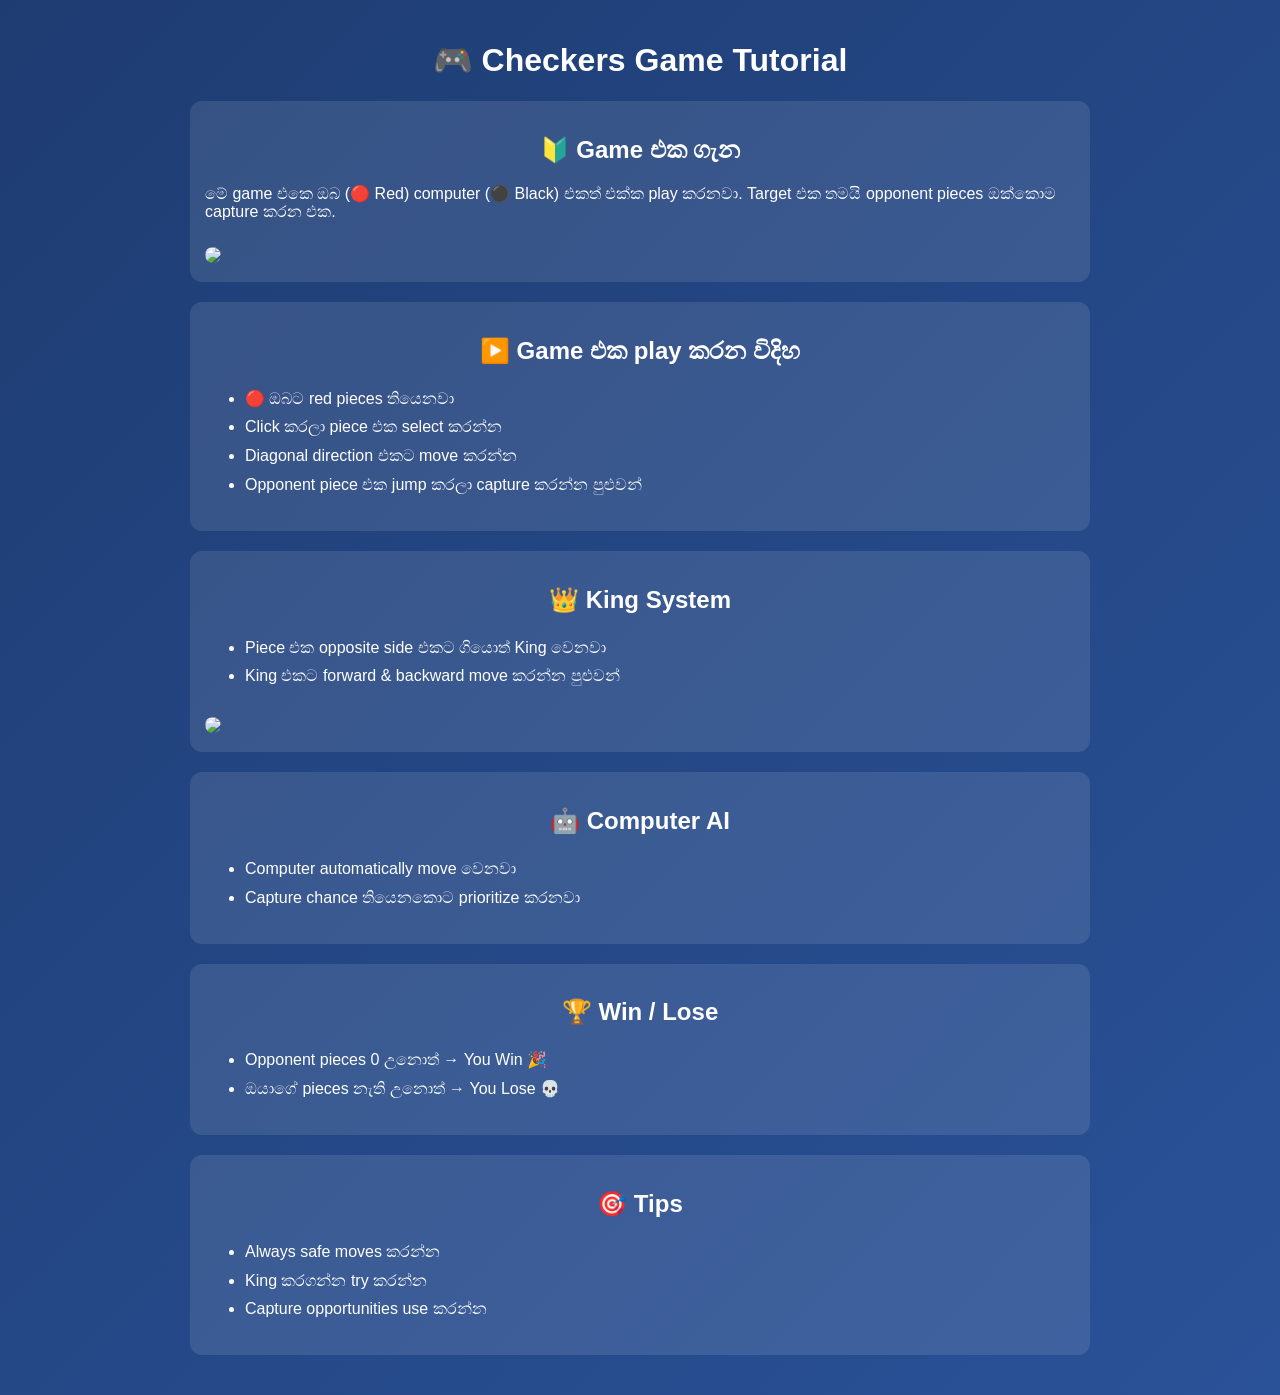
==== tutorial.html @ bc25e3a0 "Add Checkers Game Tutorial HTML page" ====
<!DOCTYPE html>
<html lang="si">
<head>
<meta charset="UTF-8">
<meta name="viewport" content="width=device-width, initial-scale=1.0">
<title>Checkers Game Tutorial</title>
<style>
body {
  font-family: 'Segoe UI', sans-serif;
  margin: 0;
  background: linear-gradient(135deg,#1e3c72,#2a5298);
  color: white;
}
.container {
  max-width: 900px;
  margin: auto;
  padding: 20px;
}
h1, h2 {
  text-align: center;
}
.card {
  background: rgba(255,255,255,0.1);
  padding: 15px;
  border-radius: 12px;
  margin-bottom: 20px;
}
img {
  width: 100%;
  border-radius: 10px;
  margin-top: 10px;
}
ul {
  line-height: 1.8;
}
</style>
</head>
<body>
<div class="container">

<h1>🎮 Checkers Game Tutorial</h1>

<div class="card">
<h2>🔰 Game එක ගැන</h2>
<p>මේ game එකෙ ඔබ (🔴 Red) computer (⚫ Black) එකත් එක්ක play කරනවා. Target එක තමයි opponent pieces ඔක්කොම capture කරන එක.</p>
<img src="https://upload.wikimedia.org/wikipedia/commons/3/3b/Checkers.png">
</div>

<div class="card">
<h2>▶️ Game එක play කරන විදිහ</h2>
<ul>
<li>🔴 ඔබට red pieces තියෙනවා</li>
<li>Click කරලා piece එක select කරන්න</li>
<li>Diagonal direction එකට move කරන්න</li>
<li>Opponent piece එක jump කරලා capture කරන්න පුළුවන්</li>
</ul>
</div>

<div class="card">
<h2>👑 King System</h2>
<ul>
<li>Piece එක opposite side එකට ගියොත් King වෙනවා</li>
<li>King එකට forward & backward move කරන්න පුළුවන්</li>
</ul>
<img src="https://upload.wikimedia.org/wikipedia/commons/thumb/a/a0/Draughts_kings.jpg/640px-Draughts_kings.jpg">
</div>

<div class="card">
<h2>🤖 Computer AI</h2>
<ul>
<li>Computer automatically move වෙනවා</li>
<li>Capture chance තියෙනකොට prioritize කරනවා</li>
</ul>
</div>

<div class="card">
<h2>🏆 Win / Lose</h2>
<ul>
<li>Opponent pieces 0 උනොත් → You Win 🎉</li>
<li>ඔයාගේ pieces නැති උනොත් → You Lose 💀</li>
</ul>
</div>

<div class="card">
<h2>🎯 Tips</h2>
<ul>
<li>Always safe moves කරන්න</li>
<li>King කරගන්න try කරන්න</li>
<li>Capture opportunities use කරන්න</li>
</ul>
</div>

</div>
</body>
</html>
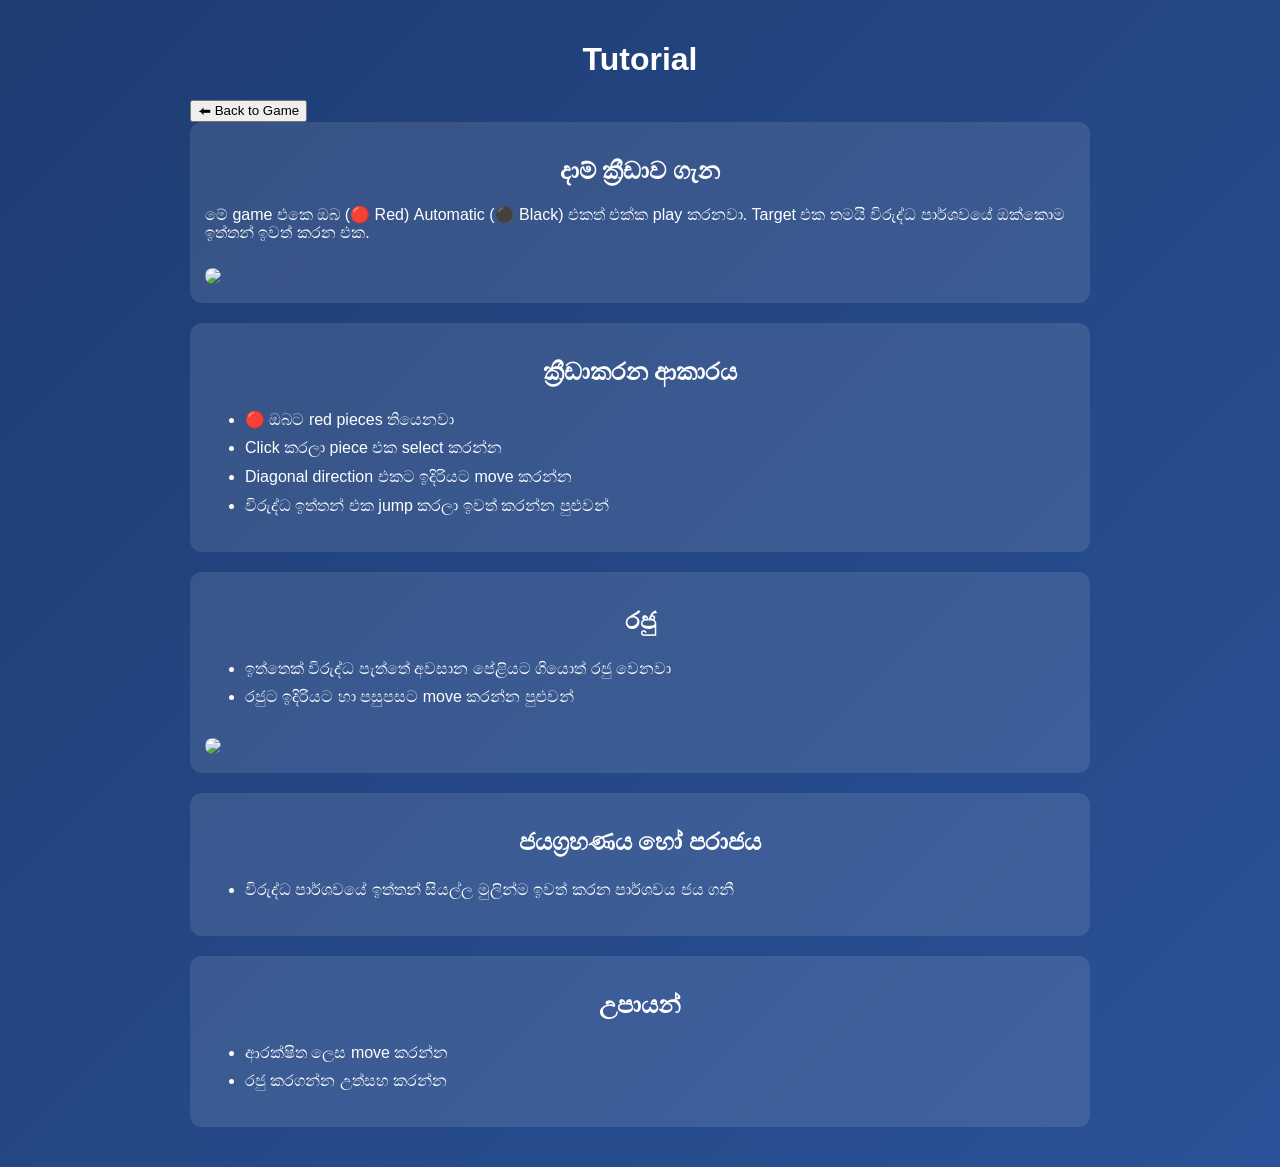
==== commit 8c900664: "Update tutorial content and headings" ====
--- a/tutorial.html
+++ b/tutorial.html
@@ -38,55 +38,50 @@
 <body>
 <div class="container">
 
-<h1>🎮 Checkers Game Tutorial</h1>
+<h1>Tutorial</h1>
+  <a href="index.html">
+    <button class = "back">⬅ Back to Game</button>
+  </a>
 
 <div class="card">
-<h2>🔰 Game එක ගැන</h2>
-<p>මේ game එකෙ ඔබ (🔴 Red) computer (⚫ Black) එකත් එක්ක play කරනවා. Target එක තමයි opponent pieces ඔක්කොම capture කරන එක.</p>
+<h2>දාම් ක්‍රීඩාව ගැන</h2>
+<p>මේ game එකෙ ඔබ (🔴 Red)  Automatic (⚫ Black) එකත් එක්ක play කරනවා. Target එක තමයි විරුද්ධ පාර්ශවයේ ඔක්කොම ඉත්තන් ඉවත් කරන එක.</p>
 <img src="https://upload.wikimedia.org/wikipedia/commons/3/3b/Checkers.png">
 </div>
 
 <div class="card">
-<h2>▶️ Game එක play කරන විදිහ</h2>
+<h2> ක්‍රීඩාකරන ආකාරය </h2>
 <ul>
 <li>🔴 ඔබට red pieces තියෙනවා</li>
 <li>Click කරලා piece එක select කරන්න</li>
-<li>Diagonal direction එකට move කරන්න</li>
-<li>Opponent piece එක jump කරලා capture කරන්න පුළුවන්</li>
+<li>Diagonal direction එකට ඉදිරියට move කරන්න</li>
+<li>විරුද්ධ ඉත්තන් එක jump කරලා ඉවත් කරන්න පුළුවන්</li>
 </ul>
 </div>
 
 <div class="card">
-<h2>👑 King System</h2>
+<h2>රජු </h2>
 <ul>
-<li>Piece එක opposite side එකට ගියොත් King වෙනවා</li>
-<li>King එකට forward & backward move කරන්න පුළුවන්</li>
+<li>ඉත්තෙක්  විරුද්ධ පැත්තේ අවසාන පේළියට ගියොත් රජු වෙනවා</li>
+<li>රජුට ඉදිරියට හා පසුපසට move කරන්න පුළුවන්</li>
 </ul>
 <img src="https://upload.wikimedia.org/wikipedia/commons/thumb/a/a0/Draughts_kings.jpg/640px-Draughts_kings.jpg">
 </div>
 
 <div class="card">
-<h2>🤖 Computer AI</h2>
+<h2> ජයග්‍රහණය හෝ පරාජය </h2>
 <ul>
-<li>Computer automatically move වෙනවා</li>
-<li>Capture chance තියෙනකොට prioritize කරනවා</li>
+<li>විරුද්ධ පාර්ශවයේ ඉත්තන් සියල්ල මුලින්ම ඉවත් කරන පාර්ශවය ජය ගනී</li>
+
 </ul>
 </div>
 
 <div class="card">
-<h2>🏆 Win / Lose</h2>
+<h2> උපායන් </h2>
 <ul>
-<li>Opponent pieces 0 උනොත් → You Win 🎉</li>
-<li>ඔයාගේ pieces නැති උනොත් → You Lose 💀</li>
-</ul>
-</div>
+<li>ආරක්ෂිත ලෙස move කරන්න</li>
+<li> රජු කරගන්න උත්සහ කරන්න</li>
 
-<div class="card">
-<h2>🎯 Tips</h2>
-<ul>
-<li>Always safe moves කරන්න</li>
-<li>King කරගන්න try කරන්න</li>
-<li>Capture opportunities use කරන්න</li>
 </ul>
 </div>
 
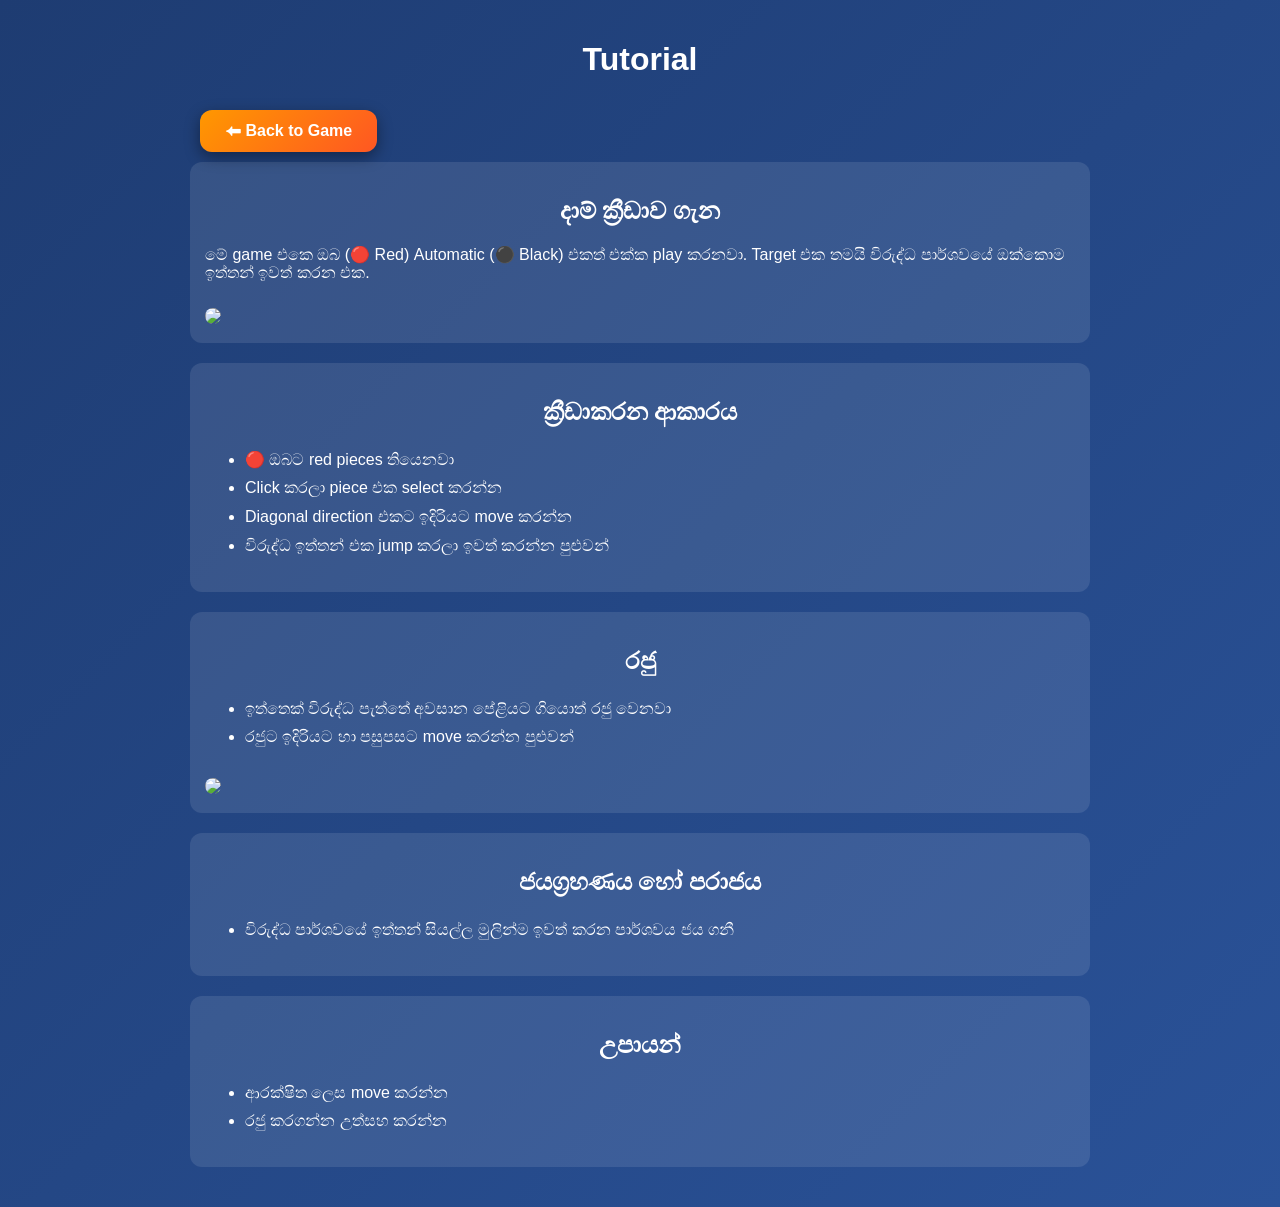
==== commit 65e91953: "Add button styles and update button in tutorial.html" ====
--- a/tutorial.html
+++ b/tutorial.html
@@ -33,6 +33,37 @@
 ul {
   line-height: 1.8;
 }
+  button {
+  padding: 12px 25px;
+  border: none;
+  border-radius: 12px;
+  background: linear-gradient(135deg, #ff9800, #ff5722);
+  color: white;
+  font-size: 4vw;
+  font-weight: bold;
+  cursor: pointer;
+  margin: 10px;
+  box-shadow: 0 5px 15px rgba(0,0,0,0.4);
+  transition: all 0.3s ease;
+}
+
+/* hover effect */
+button:hover {
+  transform: translateY(-3px) scale(1.05);
+  box-shadow: 0 8px 20px rgba(0,0,0,0.6);
+}
+
+/* click effect */
+button:active {
+  transform: scale(0.95);
+}
+
+/* desktop fix */
+@media (min-width: 600px) {
+  button {
+    font-size: 16px;
+  }
+}
 </style>
 </head>
 <body>
@@ -40,7 +71,7 @@
 
 <h1>Tutorial</h1>
   <a href="index.html">
-    <button class = "back">⬅ Back to Game</button>
+    <button>⬅ Back to Game</button>
   </a>
 
 <div class="card">
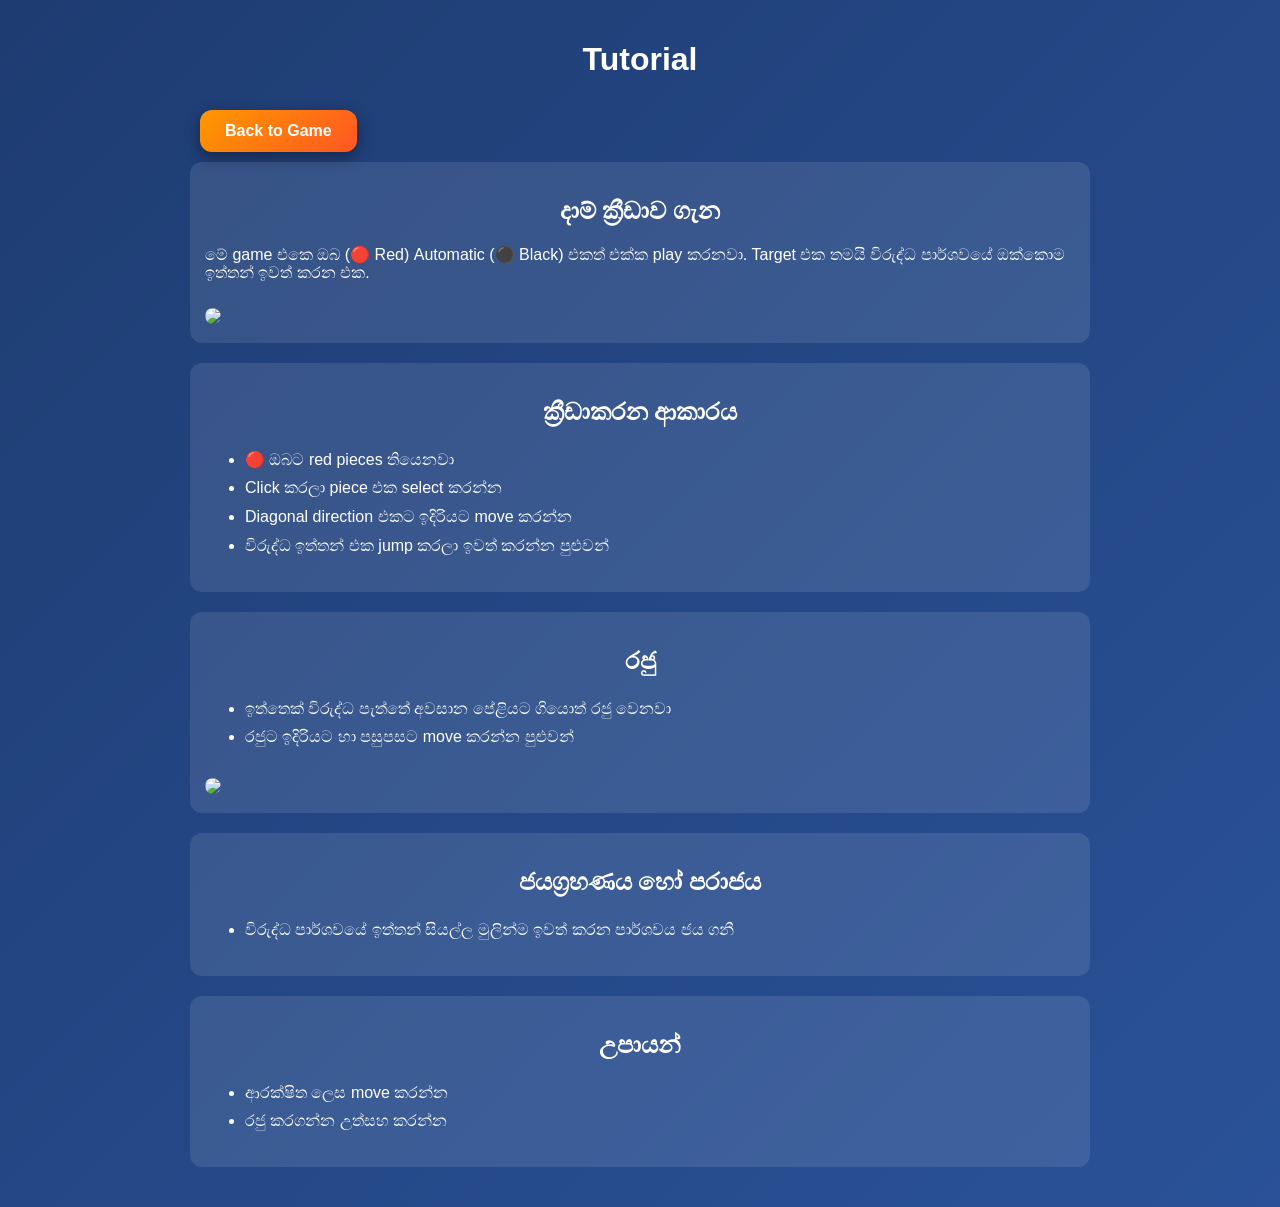
==== commit 6e61a9ca: "Update tutorial.html" ====
--- a/tutorial.html
+++ b/tutorial.html
@@ -71,7 +71,7 @@
 
 <h1>Tutorial</h1>
   <a href="index.html">
-    <button>⬅ Back to Game</button>
+    <button>Back to Game</button>
   </a>
 
 <div class="card">
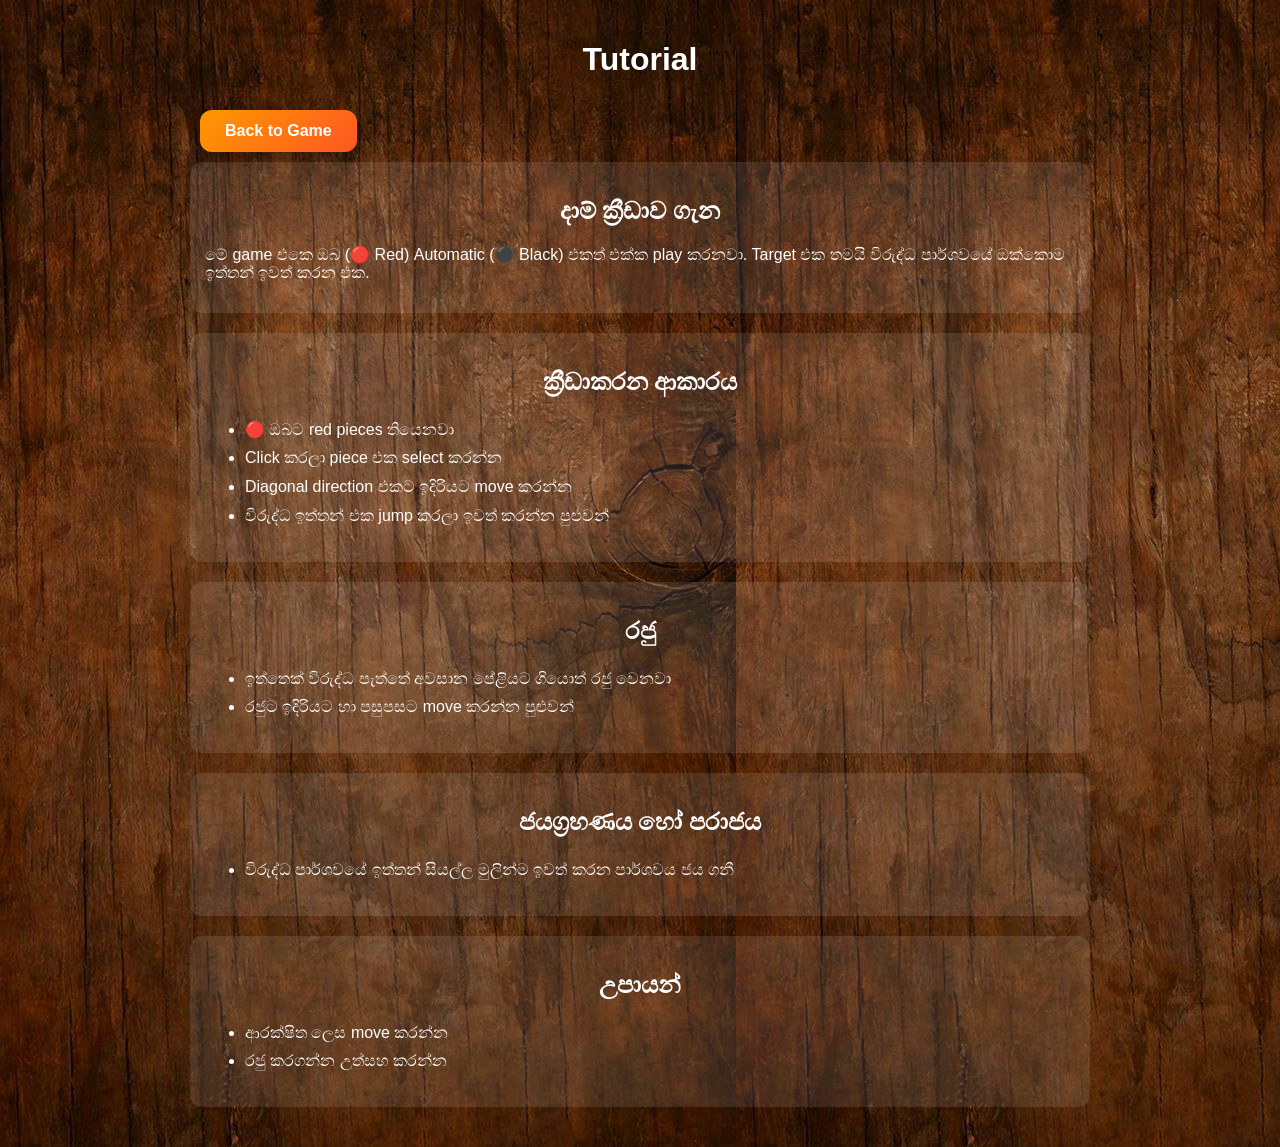
==== commit 01abd8b3: "Change background to an image in tutorial.html" ====
--- a/tutorial.html
+++ b/tutorial.html
@@ -8,7 +8,7 @@
 body {
   font-family: 'Segoe UI', sans-serif;
   margin: 0;
-  background: linear-gradient(135deg,#1e3c72,#2a5298);
+  background: url('download\ -\ 2026-04-11T221135.078.jpg');
   color: white;
 }
 .container {
@@ -77,7 +77,7 @@
 <div class="card">
 <h2>දාම් ක්‍රීඩාව ගැන</h2>
 <p>මේ game එකෙ ඔබ (🔴 Red)  Automatic (⚫ Black) එකත් එක්ක play කරනවා. Target එක තමයි විරුද්ධ පාර්ශවයේ ඔක්කොම ඉත්තන් ඉවත් කරන එක.</p>
-<img src="https://upload.wikimedia.org/wikipedia/commons/3/3b/Checkers.png">
+
 </div>
 
 <div class="card">
@@ -96,7 +96,7 @@
 <li>ඉත්තෙක්  විරුද්ධ පැත්තේ අවසාන පේළියට ගියොත් රජු වෙනවා</li>
 <li>රජුට ඉදිරියට හා පසුපසට move කරන්න පුළුවන්</li>
 </ul>
-<img src="https://upload.wikimedia.org/wikipedia/commons/thumb/a/a0/Draughts_kings.jpg/640px-Draughts_kings.jpg">
+
 </div>
 
 <div class="card">
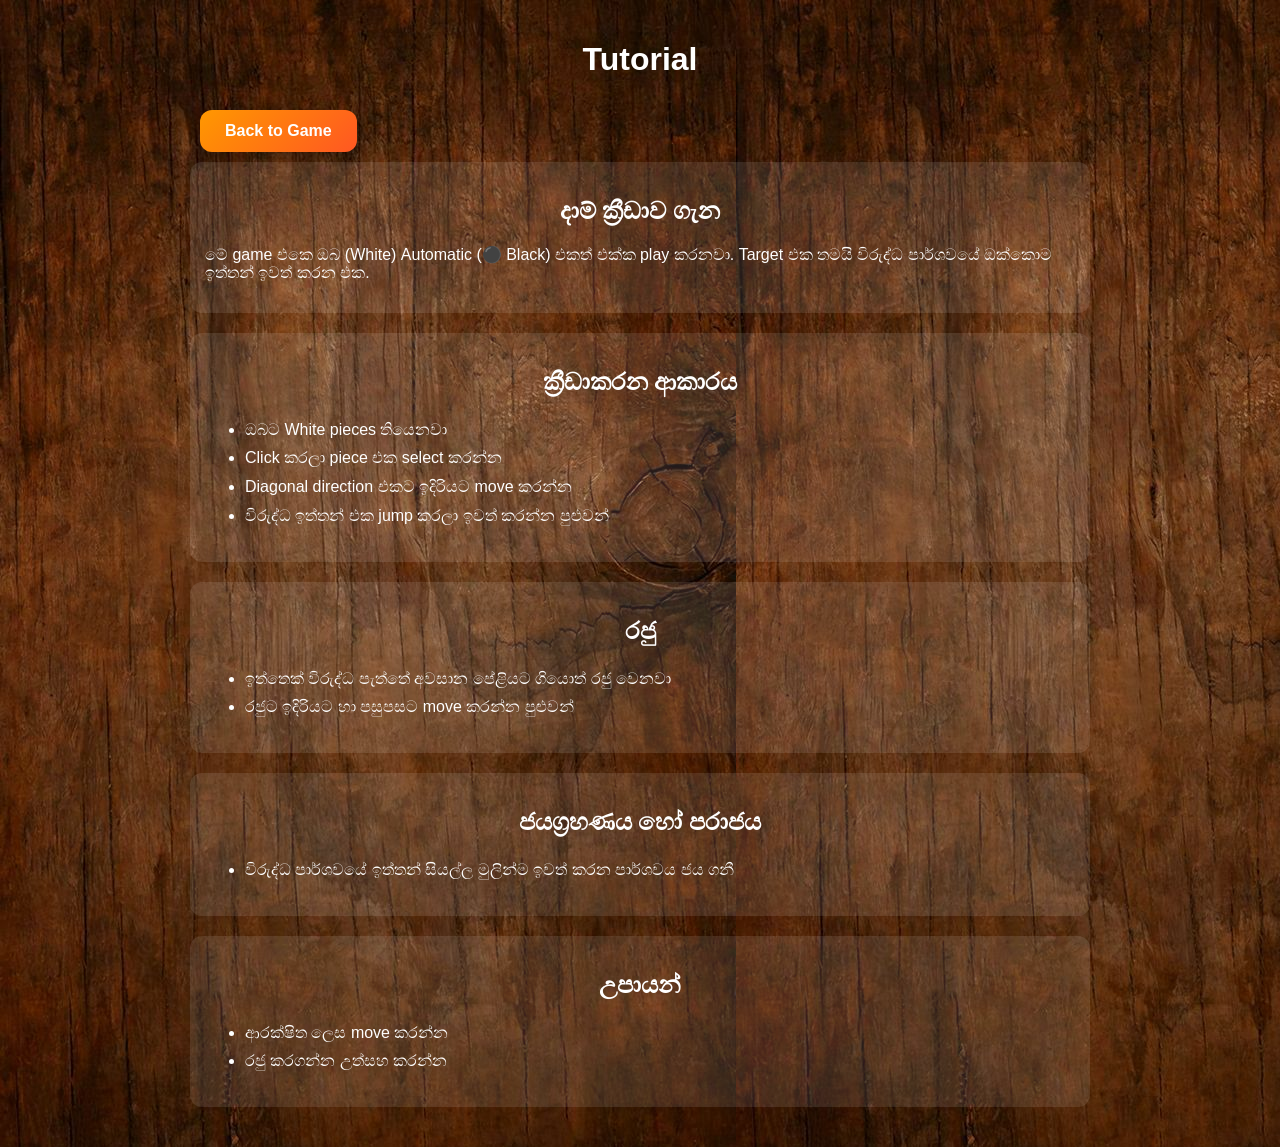
==== commit 337171b1: "Update game description and player color references" ====
--- a/tutorial.html
+++ b/tutorial.html
@@ -76,14 +76,14 @@
 
 <div class="card">
 <h2>දාම් ක්‍රීඩාව ගැන</h2>
-<p>මේ game එකෙ ඔබ (🔴 Red)  Automatic (⚫ Black) එකත් එක්ක play කරනවා. Target එක තමයි විරුද්ධ පාර්ශවයේ ඔක්කොම ඉත්තන් ඉවත් කරන එක.</p>
+<p>මේ game එකෙ ඔබ (White)  Automatic (⚫ Black) එකත් එක්ක play කරනවා. Target එක තමයි විරුද්ධ පාර්ශවයේ ඔක්කොම ඉත්තන් ඉවත් කරන එක.</p>
 
 </div>
 
 <div class="card">
 <h2> ක්‍රීඩාකරන ආකාරය </h2>
 <ul>
-<li>🔴 ඔබට red pieces තියෙනවා</li>
+<li>ඔබට White pieces තියෙනවා</li>
 <li>Click කරලා piece එක select කරන්න</li>
 <li>Diagonal direction එකට ඉදිරියට move කරන්න</li>
 <li>විරුද්ධ ඉත්තන් එක jump කරලා ඉවත් කරන්න පුළුවන්</li>
